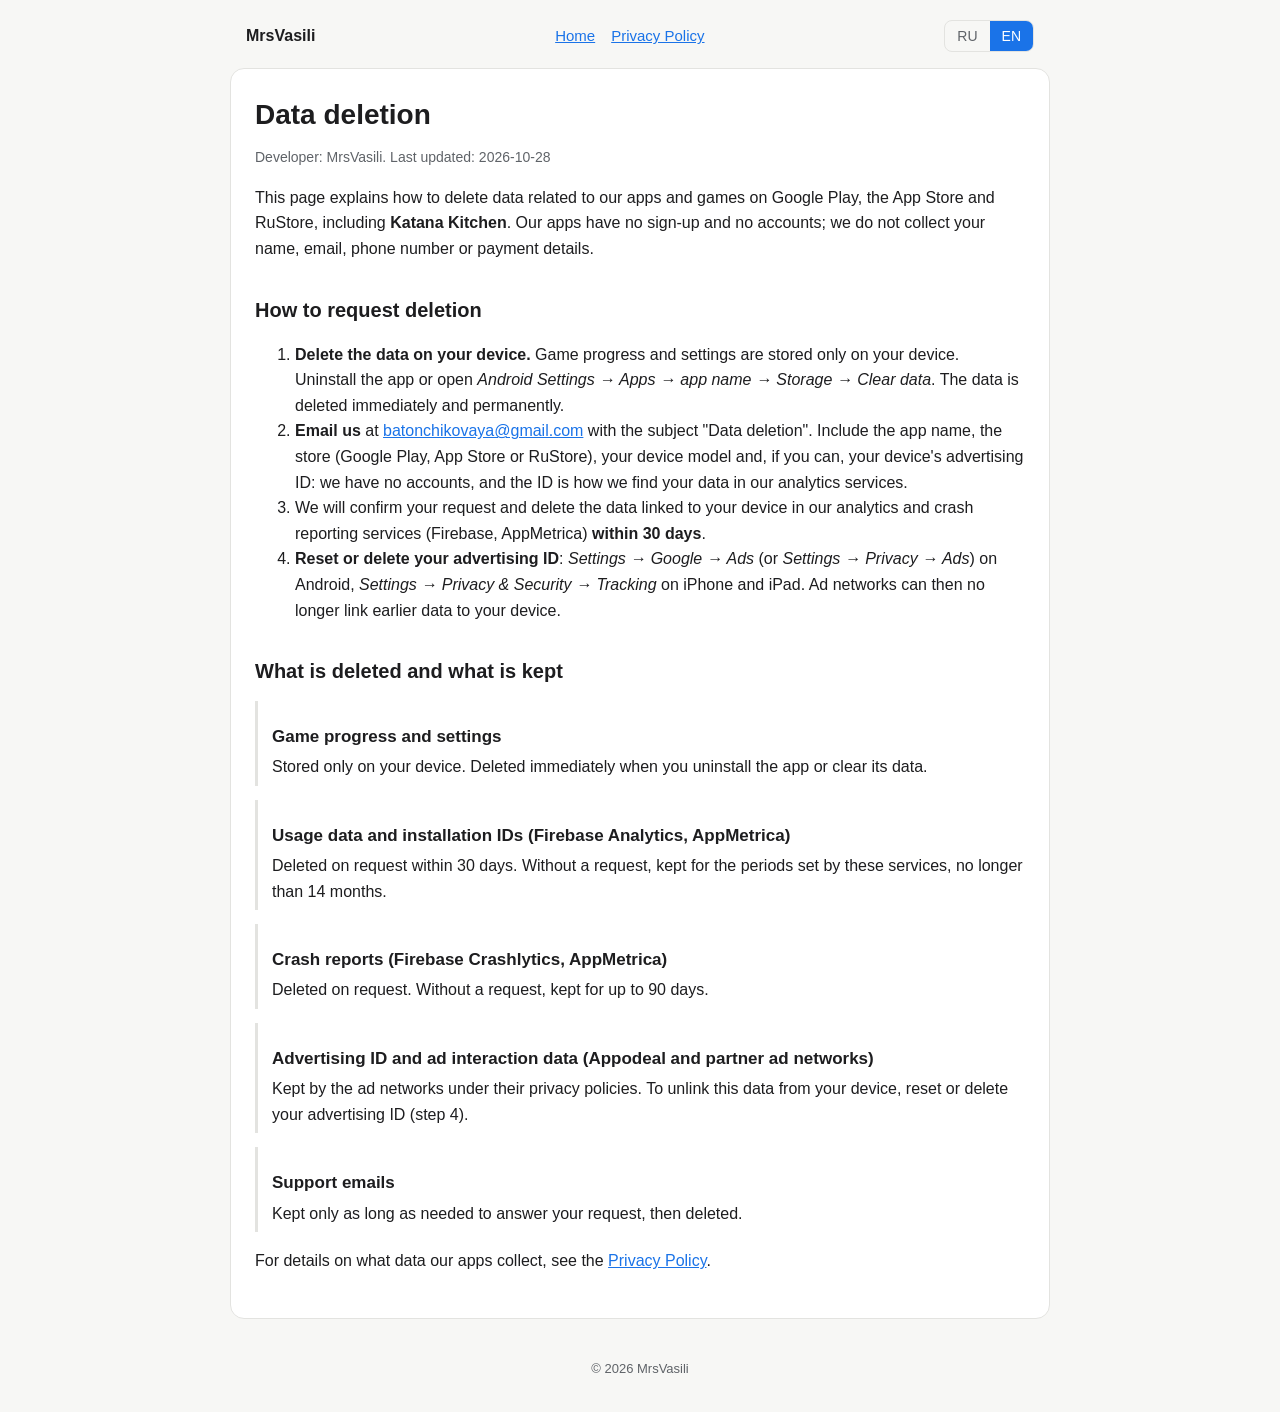
==== delete-data.html @ 22476c5f "Add a data deletion page for the Google Play data safety form Step-by-step deletion request, what is" ====
<!doctype html>
<html lang="ru">
<head>
<meta charset="utf-8">
<meta name="viewport" content="width=device-width, initial-scale=1">
<title>Data deletion</title>
<meta name="description" content="Как удалить данные в приложениях MrsVasili / How to delete your data in MrsVasili apps">
<link rel="stylesheet" href="style.css">
<script src="lang.js"></script>
</head>
<body>

<header class="top">
  <a class="home" href="./">MrsVasili</a>
  <nav>
    <a href="./" class="l10n" lang="ru">Главная</a>
    <a href="./" class="l10n" lang="en">Home</a>
    <a href="privacy-policy.html" class="l10n" lang="ru">Политика конфиденциальности</a>
    <a href="privacy-policy.html" class="l10n" lang="en">Privacy Policy</a>
  </nav>
  <div class="lang-switch"><button data-lang="ru">RU</button><button data-lang="en">EN</button></div>
</header>

<main>

<!-- ======================= RU ======================= -->
<article class="l10n" lang="ru">
<h1>Удаление данных</h1>
<p class="muted">Разработчик: MrsVasili. Последнее обновление: 28.10.2026</p>

<p>Эта страница объясняет, как удалить данные, связанные с нашими приложениями и играми в Google Play, App Store и RuStore, в том числе <b>Katana Kitchen (Катана-кухня)</b>. В наших приложениях нет регистрации и аккаунтов, мы не собираем имя, email, телефон или платёжные данные.</p>

<h2>Как запросить удаление</h2>
<ol>
  <li><b>Удалите данные на устройстве.</b> Игровой прогресс и настройки хранятся только на вашем устройстве. Удалите приложение или откройте <i>Настройки Android → Приложения → название приложения → Хранилище → Очистить данные</i>. Данные удалятся сразу и безвозвратно.</li>
  <li><b>Напишите нам</b> на <a href="mailto:batonchikovaya@gmail.com?subject=Data%20deletion%20request">batonchikovaya@gmail.com</a> с темой «Удаление данных». Укажите название приложения, магазин (Google Play, App Store или RuStore), модель устройства и, если можете, рекламный идентификатор устройства: у нас нет аккаунтов, и по нему мы находим ваши данные у сервисов аналитики.</li>
  <li>Мы подтвердим получение запроса и удалим данные, связанные с вашим устройством, в сервисах аналитики и отчётов о сбоях (Firebase, AppMetrica) <b>в течение 30 дней</b>.</li>
  <li><b>Сбросьте или удалите рекламный идентификатор</b>: <i>Настройки → Google → Реклама</i> (или <i>Настройки → Конфиденциальность → Реклама</i>) на Android, <i>Настройки → Конфиденциальность и безопасность → Отслеживание</i> на iPhone и iPad. После этого рекламные сети не смогут связать прежние данные с вашим устройством.</li>
</ol>

<h2>Какие данные удаляются и какие хранятся</h2>
<div class="service">
  <h3>Игровой прогресс и настройки</h3>
  <p>Хранятся только на устройстве. Удаляются сразу при удалении приложения или очистке его данных.</p>
</div>
<div class="service">
  <h3>Данные об использовании и идентификаторы установки (Firebase Analytics, AppMetrica)</h3>
  <p>Удаляются по вашему запросу в течение 30 дней. Без запроса хранятся в течение сроков, установленных этими сервисами, но не дольше 14 месяцев.</p>
</div>
<div class="service">
  <h3>Отчёты о сбоях (Firebase Crashlytics, AppMetrica)</h3>
  <p>Удаляются по вашему запросу. Без запроса хранятся до 90 дней.</p>
</div>
<div class="service">
  <h3>Рекламный идентификатор и данные о показах рекламы (Appodeal и партнёрские рекламные сети)</h3>
  <p>Хранятся рекламными сетями по их политикам конфиденциальности. Чтобы разорвать связь этих данных с вашим устройством, сбросьте или удалите рекламный идентификатор (шаг 4).</p>
</div>
<div class="service">
  <h3>Переписка с поддержкой</h3>
  <p>Хранится, пока нужно для ответа на ваш запрос, затем удаляется.</p>
</div>

<p>Подробнее о том, какие данные собирают наши приложения, — в <a href="privacy-policy.html">политике конфиденциальности</a>.</p>
</article>

<!-- ======================= EN ======================= -->
<article class="l10n" lang="en">
<h1>Data deletion</h1>
<p class="muted">Developer: MrsVasili. Last updated: 2026-10-28</p>

<p>This page explains how to delete data related to our apps and games on Google Play, the App Store and RuStore, including <b>Katana Kitchen</b>. Our apps have no sign-up and no accounts; we do not collect your name, email, phone number or payment details.</p>

<h2>How to request deletion</h2>
<ol>
  <li><b>Delete the data on your device.</b> Game progress and settings are stored only on your device. Uninstall the app or open <i>Android Settings → Apps → app name → Storage → Clear data</i>. The data is deleted immediately and permanently.</li>
  <li><b>Email us</b> at <a href="mailto:batonchikovaya@gmail.com?subject=Data%20deletion%20request">batonchikovaya@gmail.com</a> with the subject "Data deletion". Include the app name, the store (Google Play, App Store or RuStore), your device model and, if you can, your device's advertising ID: we have no accounts, and the ID is how we find your data in our analytics services.</li>
  <li>We will confirm your request and delete the data linked to your device in our analytics and crash reporting services (Firebase, AppMetrica) <b>within 30 days</b>.</li>
  <li><b>Reset or delete your advertising ID</b>: <i>Settings → Google → Ads</i> (or <i>Settings → Privacy → Ads</i>) on Android, <i>Settings → Privacy &amp; Security → Tracking</i> on iPhone and iPad. Ad networks can then no longer link earlier data to your device.</li>
</ol>

<h2>What is deleted and what is kept</h2>
<div class="service">
  <h3>Game progress and settings</h3>
  <p>Stored only on your device. Deleted immediately when you uninstall the app or clear its data.</p>
</div>
<div class="service">
  <h3>Usage data and installation IDs (Firebase Analytics, AppMetrica)</h3>
  <p>Deleted on request within 30 days. Without a request, kept for the periods set by these services, no longer than 14 months.</p>
</div>
<div class="service">
  <h3>Crash reports (Firebase Crashlytics, AppMetrica)</h3>
  <p>Deleted on request. Without a request, kept for up to 90 days.</p>
</div>
<div class="service">
  <h3>Advertising ID and ad interaction data (Appodeal and partner ad networks)</h3>
  <p>Kept by the ad networks under their privacy policies. To unlink this data from your device, reset or delete your advertising ID (step 4).</p>
</div>
<div class="service">
  <h3>Support emails</h3>
  <p>Kept only as long as needed to answer your request, then deleted.</p>
</div>

<p>For details on what data our apps collect, see the <a href="privacy-policy.html">Privacy Policy</a>.</p>
</article>

</main>
<footer>© 2026 MrsVasili</footer>
</body>
</html>
---- style.css ----
:root {
  --bg: #f7f7f5;
  --surface: #ffffff;
  --text: #1d1d1f;
  --muted: #5f6368;
  --accent: #1a73e8;
  --border: #e3e3e0;
  --placeholder-bg: #fff4d6;
}
@media (prefers-color-scheme: dark) {
  :root {
    --bg: #121212;
    --surface: #1c1c1e;
    --text: #ececec;
    --muted: #a0a0a5;
    --accent: #8ab4f8;
    --border: #2c2c2e;
    --placeholder-bg: #4a3b10;
  }
}

* { box-sizing: border-box; }

body {
  margin: 0;
  background: var(--bg);
  color: var(--text);
  font: 16px/1.6 -apple-system, BlinkMacSystemFont, "Segoe UI", Roboto, Helvetica, Arial, sans-serif;
}

header.top {
  max-width: 820px;
  margin: 0 auto;
  padding: 20px 16px 0;
  display: flex;
  align-items: center;
  justify-content: space-between;
  gap: 12px;
  flex-wrap: wrap;
}
header.top a.home { color: var(--text); font-weight: 600; text-decoration: none; }
header.top nav { display: flex; gap: 16px; flex-wrap: wrap; font-size: 15px; }

.lang-switch { display: inline-flex; border: 1px solid var(--border); border-radius: 8px; overflow: hidden; }
.lang-switch button {
  border: 0; background: transparent; color: var(--muted);
  padding: 4px 12px; font: inherit; font-size: 14px; cursor: pointer;
}
.lang-switch button.active { background: var(--accent); color: #fff; }

main {
  max-width: 820px;
  margin: 16px auto 40px;
  padding: 28px 24px;
  background: var(--surface);
  border: 1px solid var(--border);
  border-radius: 14px;
}
@media (max-width: 600px) {
  main { margin: 12px 16px 32px; padding: 20px 16px; }
}

h1 { font-size: 28px; line-height: 1.25; margin: 0 0 8px; }
h2 { font-size: 20px; margin: 32px 0 8px; }
h3 { font-size: 17px; margin: 20px 0 4px; }
p, li { color: var(--text); }
.muted { color: var(--muted); font-size: 14px; }
a { color: var(--accent); }

.service {
  border-left: 3px solid var(--border);
  padding: 2px 0 2px 14px;
  margin: 14px 0;
}
.service p { margin: 4px 0; }

.placeholder {
  background: var(--placeholder-bg);
  padding: 0 4px;
  border-radius: 4px;
}

.cards { display: grid; gap: 12px; grid-template-columns: repeat(auto-fit, minmax(220px, 1fr)); margin-top: 20px; }
.card {
  display: block; padding: 16px; border: 1px solid var(--border); border-radius: 10px;
  text-decoration: none; color: var(--text);
}
.card strong { display: block; margin-bottom: 4px; color: var(--accent); }

footer { text-align: center; color: var(--muted); font-size: 13px; padding: 0 16px 32px; }

/* language visibility */
body:not(.lang-en) [lang="en"].l10n { display: none; }
body.lang-en [lang="ru"].l10n { display: none; }

/* games: one tab per store */
.tabs {
  display: flex; gap: 4px; padding: 4px; margin: 16px 0 12px;
  background: var(--bg); border: 1px solid var(--border); border-radius: 12px;
}
.tab {
  flex: 1; min-height: 40px; border: 0; border-radius: 9px; background: transparent;
  color: var(--muted); font: inherit; font-size: 15px; font-weight: 600; cursor: pointer;
}
.tab.active { background: var(--accent); color: var(--surface); }
.games { display: grid; gap: 10px; grid-template-columns: repeat(auto-fill, minmax(240px, 1fr)); margin-top: 12px; }
.game {
  display: flex; align-items: center; gap: 14px; padding: 12px;
  border: 1px solid var(--border); border-radius: 14px; text-decoration: none; color: var(--text);
}
.games[hidden] { display: none; }
.game:hover { border-color: var(--accent); }
.game img { width: 64px; height: 64px; border-radius: 15px; flex: none; }
.game .name { flex: 1; font-size: 17px; font-weight: 600; line-height: 1.3; }
.game .chevron { color: var(--muted); font-size: 26px; line-height: 1; }
.empty { margin: 16px 0; }
.about { margin-top: 36px; padding-top: 4px; border-top: 1px solid var(--border); }
@media (max-width: 600px) {
  .games { grid-template-columns: 1fr; }
  h1 { font-size: 24px; }
}
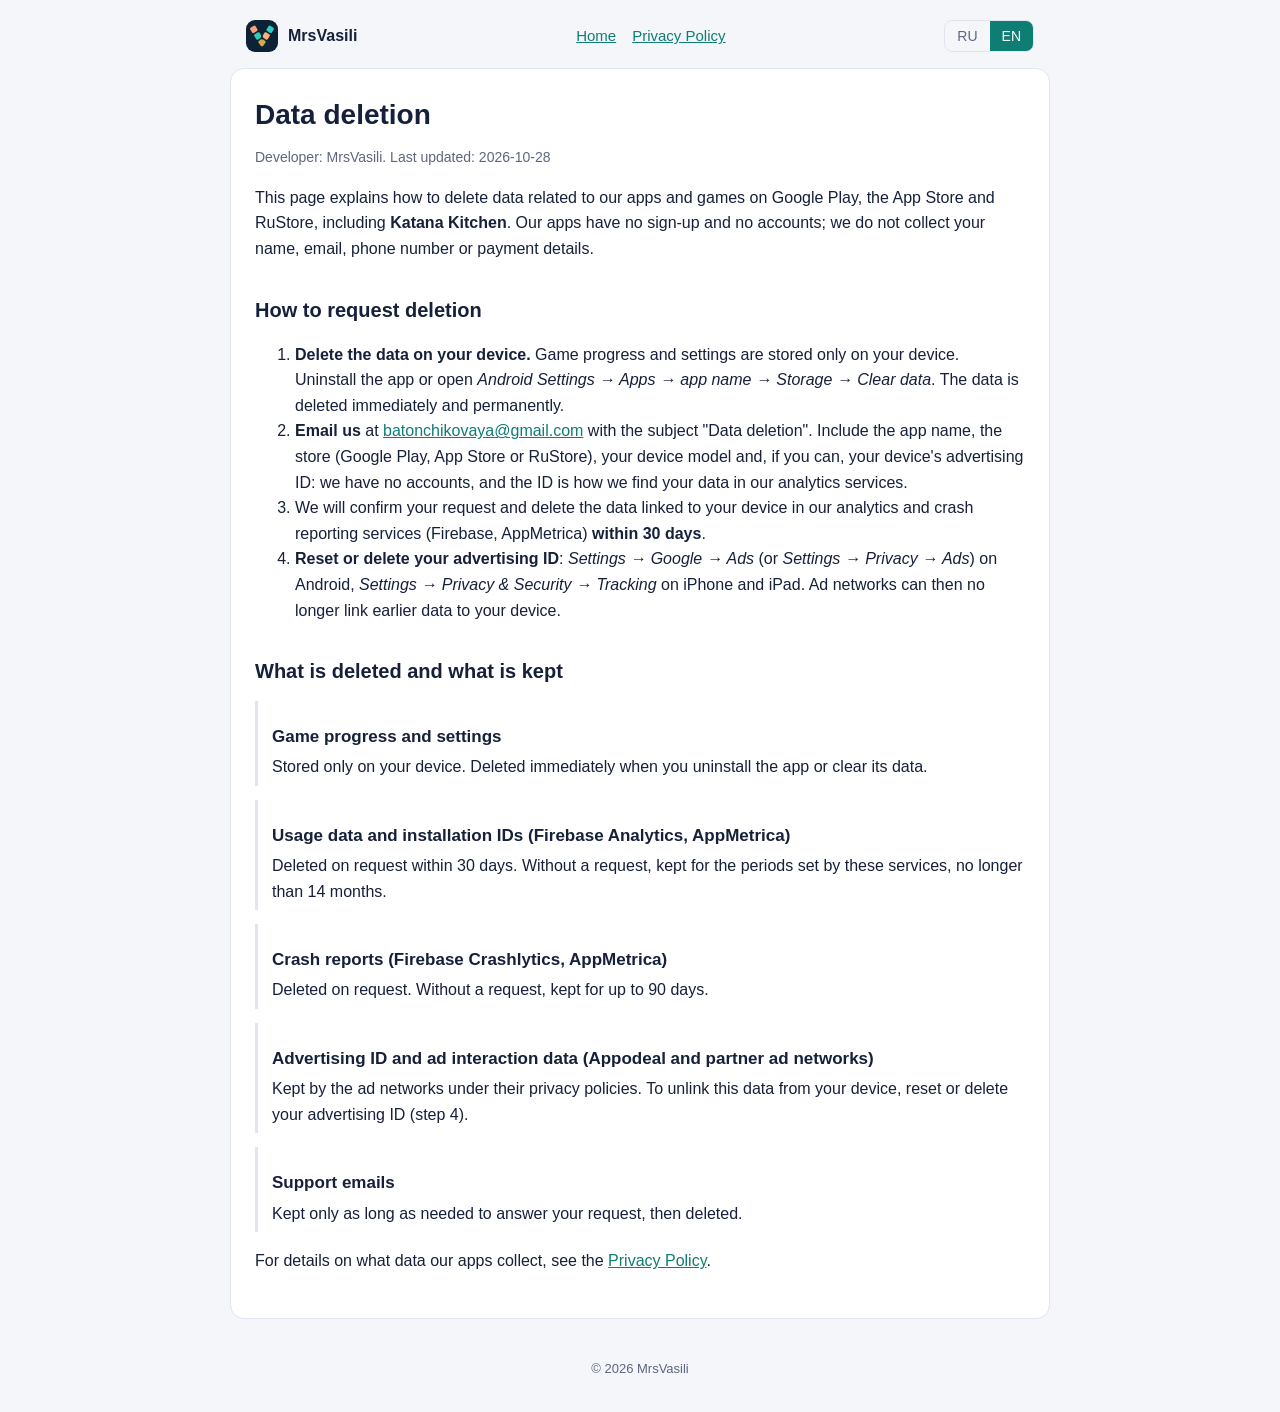
==== commit bf0bdc2e: "Brand look: dark hero with the tiles picture and the V logo, favicon, teal palette The owner's two p" ====
--- a/delete-data.html
+++ b/delete-data.html
@@ -5,6 +5,9 @@
 <meta name="viewport" content="width=device-width, initial-scale=1">
 <title>Data deletion</title>
 <meta name="description" content="Как удалить данные в приложениях MrsVasili / How to delete your data in MrsVasili apps">
+<link rel="icon" type="image/png" href="img/favicon.png">
+<link rel="apple-touch-icon" href="img/apple-touch-icon.png">
+<meta name="theme-color" content="#13203c">
 <link rel="stylesheet" href="style.css">
 <script src="lang.js"></script>
 </head>
--- a/style.css
+++ b/style.css
@@ -1,20 +1,21 @@
 :root {
-  --bg: #f7f7f5;
+  --bg: #f4f6fa;
   --surface: #ffffff;
-  --text: #1d1d1f;
-  --muted: #5f6368;
-  --accent: #1a73e8;
-  --border: #e3e3e0;
+  --text: #16203a;
+  --muted: #5d6680;
+  --accent: #0e7d73;
+  --border: #e1e5ee;
   --placeholder-bg: #fff4d6;
+  --navy: #13203c;
 }
 @media (prefers-color-scheme: dark) {
   :root {
-    --bg: #121212;
-    --surface: #1c1c1e;
-    --text: #ececec;
-    --muted: #a0a0a5;
-    --accent: #8ab4f8;
-    --border: #2c2c2e;
+    --bg: #0e182d;
+    --surface: #16223b;
+    --text: #e9edf5;
+    --muted: #a2abc0;
+    --accent: #36d0c3;
+    --border: #27344f;
     --placeholder-bg: #4a3b10;
   }
 }
@@ -38,7 +39,11 @@
   gap: 12px;
   flex-wrap: wrap;
 }
-header.top a.home { color: var(--text); font-weight: 600; text-decoration: none; }
+header.top a.home { color: var(--text); font-weight: 600; text-decoration: none; display: inline-flex; align-items: center; gap: 10px; }
+header.top a.home::before {
+  content: ""; width: 32px; height: 32px; border-radius: 9px; flex: none;
+  background: var(--navy) url(img/logo.png) center / cover;
+}
 header.top nav { display: flex; gap: 16px; flex-wrap: wrap; font-size: 15px; }
 
 .lang-switch { display: inline-flex; border: 1px solid var(--border); border-radius: 8px; overflow: hidden; }
@@ -46,7 +51,7 @@
   border: 0; background: transparent; color: var(--muted);
   padding: 4px 12px; font: inherit; font-size: 14px; cursor: pointer;
 }
-.lang-switch button.active { background: var(--accent); color: #fff; }
+.lang-switch button.active { background: var(--accent); color: var(--surface); }
 
 main {
   max-width: 820px;
@@ -119,3 +124,27 @@
   .games { grid-template-columns: 1fr; }
   h1 { font-size: 24px; }
 }
+
+/* home page: dark band with the brand picture behind the logo */
+.hero-wrap {
+  background: var(--navy) url(img/hero.webp) center / cover no-repeat;
+  color: #fff;
+  padding-bottom: 56px;
+}
+header.top.on-dark a.home { color: #fff; }
+header.top.on-dark a.home::before { display: none; }
+.on-dark .lang-switch { border-color: rgba(255, 255, 255, 0.28); }
+.on-dark .lang-switch button { color: #c9d2e6; }
+.on-dark .lang-switch button.active { background: #36d0c3; color: var(--navy); }
+.hero { max-width: 820px; margin: 0 auto; padding: 24px 16px 0; text-align: center; }
+.hero-logo {
+  width: 104px; height: 104px; border-radius: 26px; display: block; margin: 0 auto;
+  box-shadow: 0 14px 36px rgba(0, 0, 0, 0.45);
+}
+.hero-name { font-size: 30px; font-weight: 700; line-height: 1.2; margin: 16px 0 2px; color: #fff; }
+.hero-tag { margin: 0; color: #c9d2e6; }
+.hero-wrap + main { position: relative; margin-top: -36px; }
+@media (min-width: 900px) {
+  .hero-wrap { padding-bottom: 72px; }
+  .hero { padding-top: 36px; }
+}
